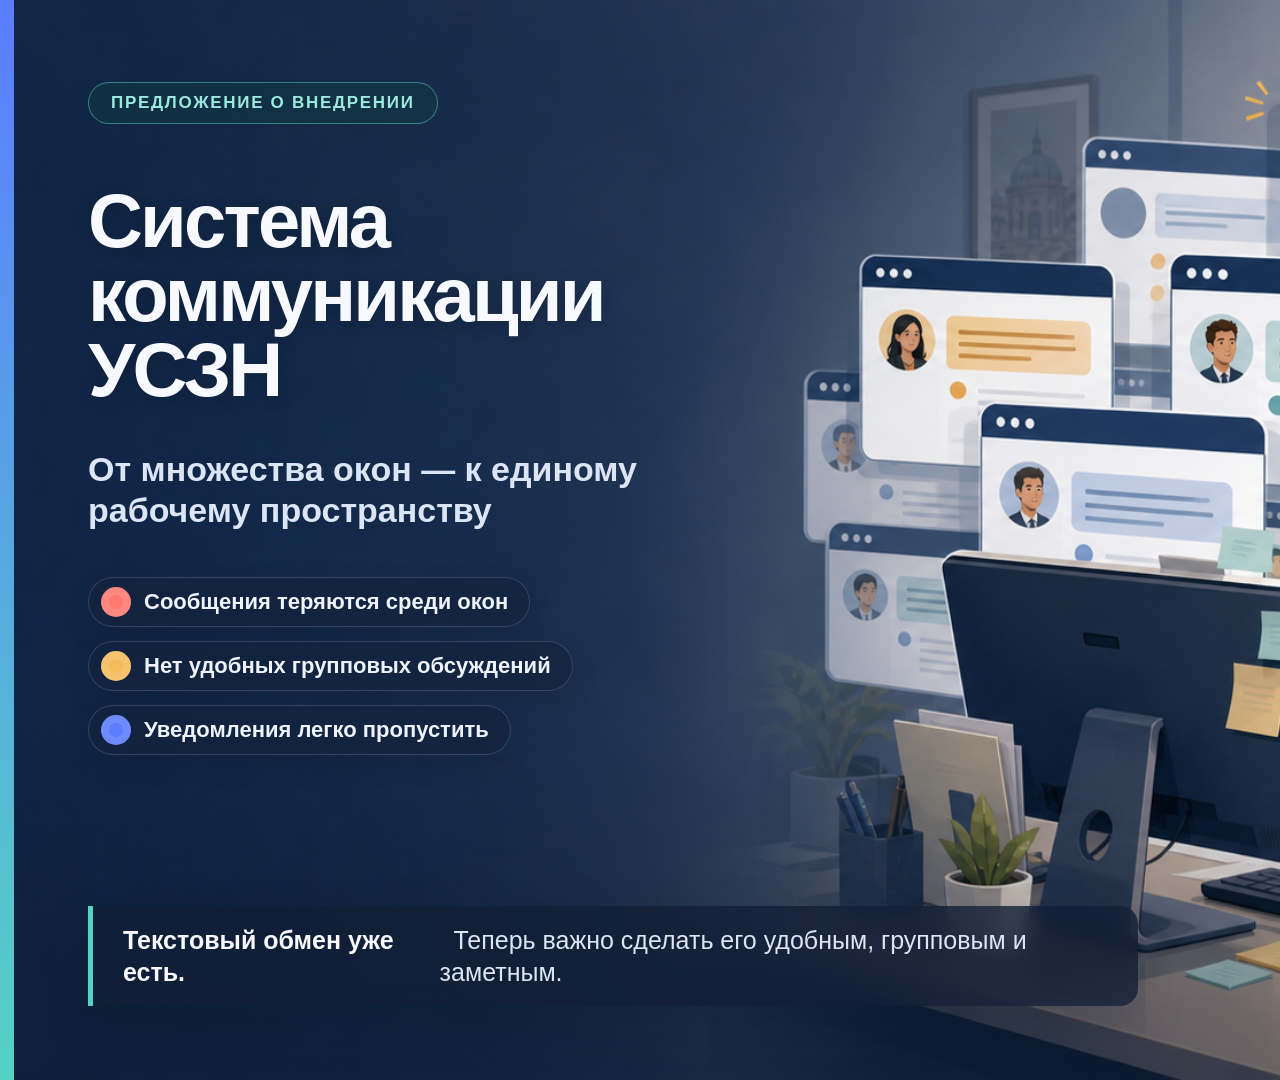
==== docs/presentation/slides/01-title.html @ ab105b7e "docs: add leadership presentation" ====
<!doctype html>
<html lang="ru">
<head>
  <meta charset="utf-8">
  <meta name="viewport" content="width=1920, initial-scale=1">
  <title>Система коммуникации УСЗН</title>
  <style>
    :root {
      --white: #f7f9ff;
      --soft: #c9d3e6;
      --blue: #5b7cff;
      --cyan: #54d2c4;
      --coral: #ff776f;
      --amber: #f5bc5b;
      --panel: rgba(18, 30, 53, 0.78);
    }

    * { box-sizing: border-box; }

    html, body {
      width: 1920px;
      height: 1080px;
      margin: 0;
      overflow: hidden;
      background: #10213b;
      font-family: Arial, "Ubuntu Sans", sans-serif;
    }

    .slide {
      position: relative;
      width: 1920px;
      height: 1080px;
      overflow: hidden;
      color: var(--white);
      background-image: url("../assets/slide-01-many-windows.png");
      background-size: cover;
      background-position: center;
    }

    .slide::before {
      content: "";
      position: absolute;
      inset: 0;
      background:
        linear-gradient(90deg, rgba(10, 27, 51, 0.22) 0%, rgba(10, 27, 51, 0.04) 49%, rgba(10, 27, 51, 0) 70%),
        linear-gradient(0deg, rgba(8, 20, 39, 0.38) 0%, rgba(8, 20, 39, 0) 35%);
    }

    .accent {
      position: absolute;
      left: 0;
      top: 0;
      width: 14px;
      height: 1080px;
      background: linear-gradient(180deg, var(--blue), var(--cyan));
    }

    .content {
      position: absolute;
      left: 88px;
      top: 82px;
      width: 765px;
    }

    .label {
      display: inline-flex;
      align-items: center;
      height: 42px;
      padding: 0 22px;
      border: 1px solid rgba(84, 210, 196, 0.5);
      border-radius: 21px;
      color: #9ce9df;
      background: rgba(18, 58, 67, 0.54);
      font-size: 17px;
      font-weight: 700;
      letter-spacing: 1.7px;
      text-transform: uppercase;
    }

    h1 {
      width: 720px;
      margin: 60px 0 0;
      font-size: 76px;
      line-height: 0.98;
      letter-spacing: -2.8px;
      font-weight: 800;
      text-wrap: balance;
      text-shadow: 0 3px 16px rgba(4, 14, 29, 0.26);
    }

    .subtitle {
      width: 690px;
      margin-top: 42px;
      color: #dce5f6;
      font-size: 34px;
      line-height: 1.2;
      font-weight: 650;
    }

    .problems {
      display: flex;
      flex-direction: column;
      gap: 14px;
      width: 630px;
      margin-top: 46px;
    }

    .problem {
      display: flex;
      align-items: center;
      min-height: 50px;
      width: max-content;
      max-width: 630px;
      padding: 8px 21px 8px 12px;
      border: 1px solid rgba(202, 214, 234, 0.18);
      border-radius: 25px;
      background: rgba(20, 35, 61, 0.68);
      backdrop-filter: blur(8px);
      color: #eef3fb;
      font-size: 22px;
      font-weight: 650;
      box-shadow: 0 10px 26px rgba(5, 14, 29, 0.14);
    }

    .dot {
      width: 30px;
      height: 30px;
      margin-right: 13px;
      border-radius: 50%;
      flex: 0 0 auto;
      box-shadow: inset 0 0 0 8px rgba(255, 255, 255, 0.12);
    }

    .dot.coral { background: var(--coral); }
    .dot.amber { background: var(--amber); }
    .dot.blue { background: var(--blue); }

    .caption {
      position: absolute;
      left: 88px;
      bottom: 74px;
      width: 1050px;
      min-height: 86px;
      display: flex;
      align-items: center;
      padding: 18px 30px;
      border-left: 5px solid var(--cyan);
      border-radius: 0 18px 18px 0;
      background: var(--panel);
      box-shadow: 0 18px 48px rgba(5, 14, 29, 0.18);
      backdrop-filter: blur(10px);
      color: #dbe5f4;
      font-size: 25px;
      line-height: 1.28;
      font-weight: 500;
    }

    .caption strong { color: var(--white); }

    .slide-no {
      position: absolute;
      right: 62px;
      bottom: 45px;
      color: rgba(255, 255, 255, 0.7);
      font-size: 18px;
      font-weight: 700;
      letter-spacing: 2px;
    }
  </style>
</head>
<body>
  <main class="slide" aria-label="Первый слайд презентации">
    <div class="accent"></div>

    <section class="content">
      <div class="label">Предложение о внедрении</div>
      <h1>Система коммуникации УСЗН</h1>
      <div class="subtitle">От множества окон — к единому рабочему пространству</div>

      <div class="problems">
        <div class="problem"><span class="dot coral"></span>Сообщения теряются среди окон</div>
        <div class="problem"><span class="dot amber"></span>Нет удобных групповых обсуждений</div>
        <div class="problem"><span class="dot blue"></span>Уведомления легко пропустить</div>
      </div>
    </section>

    <div class="caption">
      <strong>Текстовый обмен уже есть.</strong>&nbsp; Теперь важно сделать его удобным, групповым и заметным.
    </div>

    <div class="slide-no">01</div>
  </main>
</body>
</html>
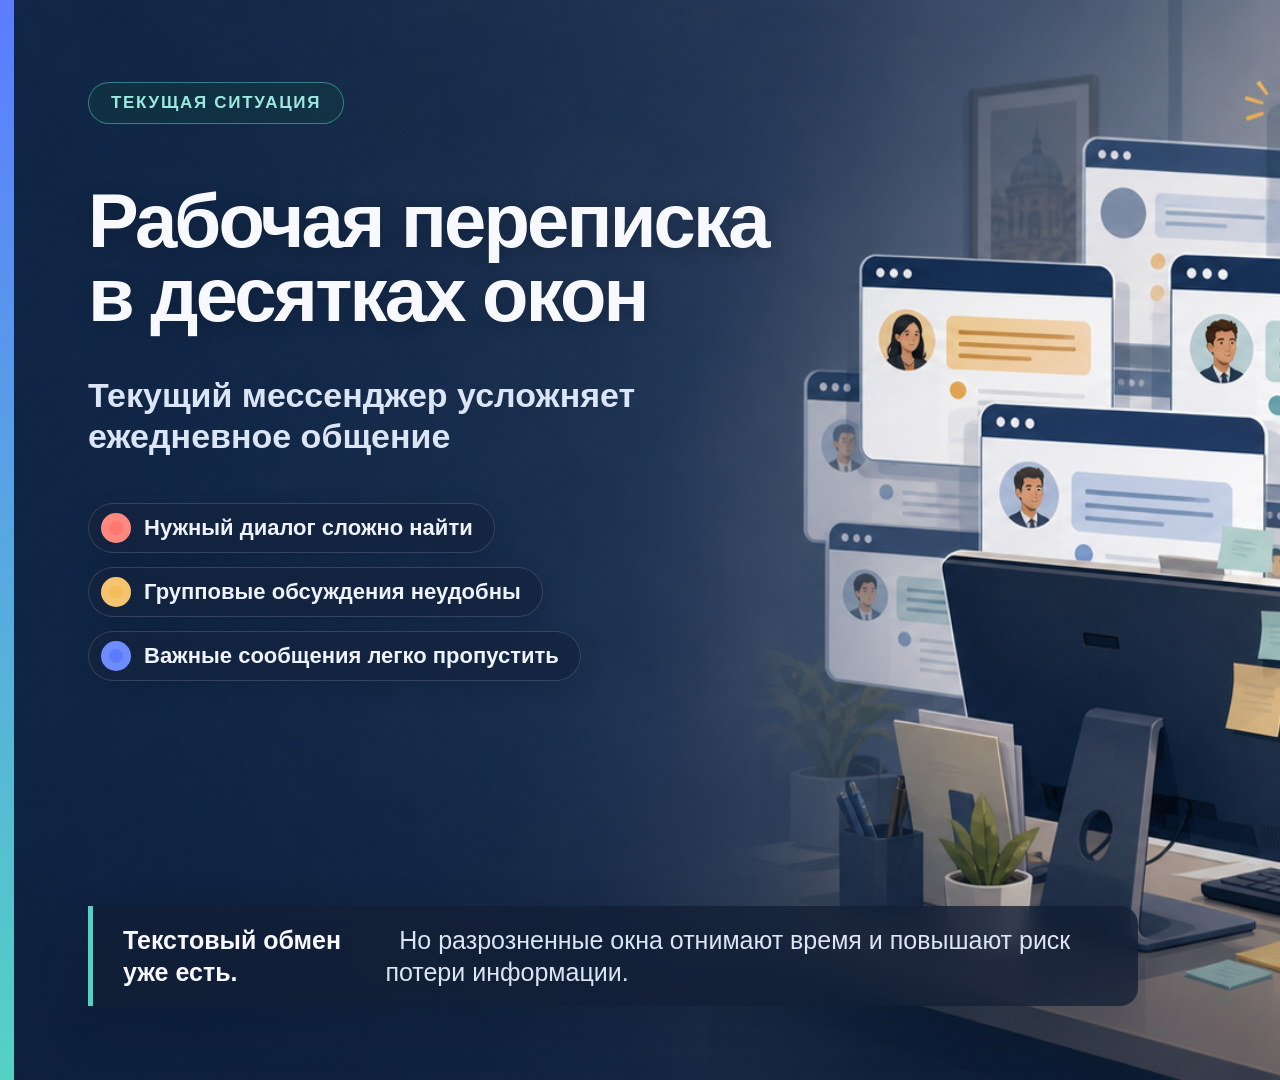
==== commit 1710228b: "docs: expand messenger presentation and specifications" ====
--- a/docs/presentation/slides/01-title.html
+++ b/docs/presentation/slides/01-title.html
@@ -3,7 +3,7 @@
 <head>
   <meta charset="utf-8">
   <meta name="viewport" content="width=1920, initial-scale=1">
-  <title>Система коммуникации УСЗН</title>
+  <title>Недостатки текущего приложения</title>
   <style>
     :root {
       --white: #f7f9ff;
@@ -173,23 +173,22 @@
     <div class="accent"></div>
 
     <section class="content">
-      <div class="label">Предложение о внедрении</div>
-      <h1>Система коммуникации УСЗН</h1>
-      <div class="subtitle">От множества окон — к единому рабочему пространству</div>
+      <div class="label">Текущая ситуация</div>
+      <h1>Рабочая переписка в десятках окон</h1>
+      <div class="subtitle">Текущий мессенджер усложняет ежедневное общение</div>
 
       <div class="problems">
-        <div class="problem"><span class="dot coral"></span>Сообщения теряются среди окон</div>
-        <div class="problem"><span class="dot amber"></span>Нет удобных групповых обсуждений</div>
-        <div class="problem"><span class="dot blue"></span>Уведомления легко пропустить</div>
+        <div class="problem"><span class="dot coral"></span>Нужный диалог сложно найти</div>
+        <div class="problem"><span class="dot amber"></span>Групповые обсуждения неудобны</div>
+        <div class="problem"><span class="dot blue"></span>Важные сообщения легко пропустить</div>
       </div>
     </section>
 
     <div class="caption">
-      <strong>Текстовый обмен уже есть.</strong>&nbsp; Теперь важно сделать его удобным, групповым и заметным.
+      <strong>Текстовый обмен уже есть.</strong>&nbsp; Но разрозненные окна отнимают время и повышают риск потери информации.
     </div>
 
     <div class="slide-no">01</div>
   </main>
 </body>
 </html>
-
